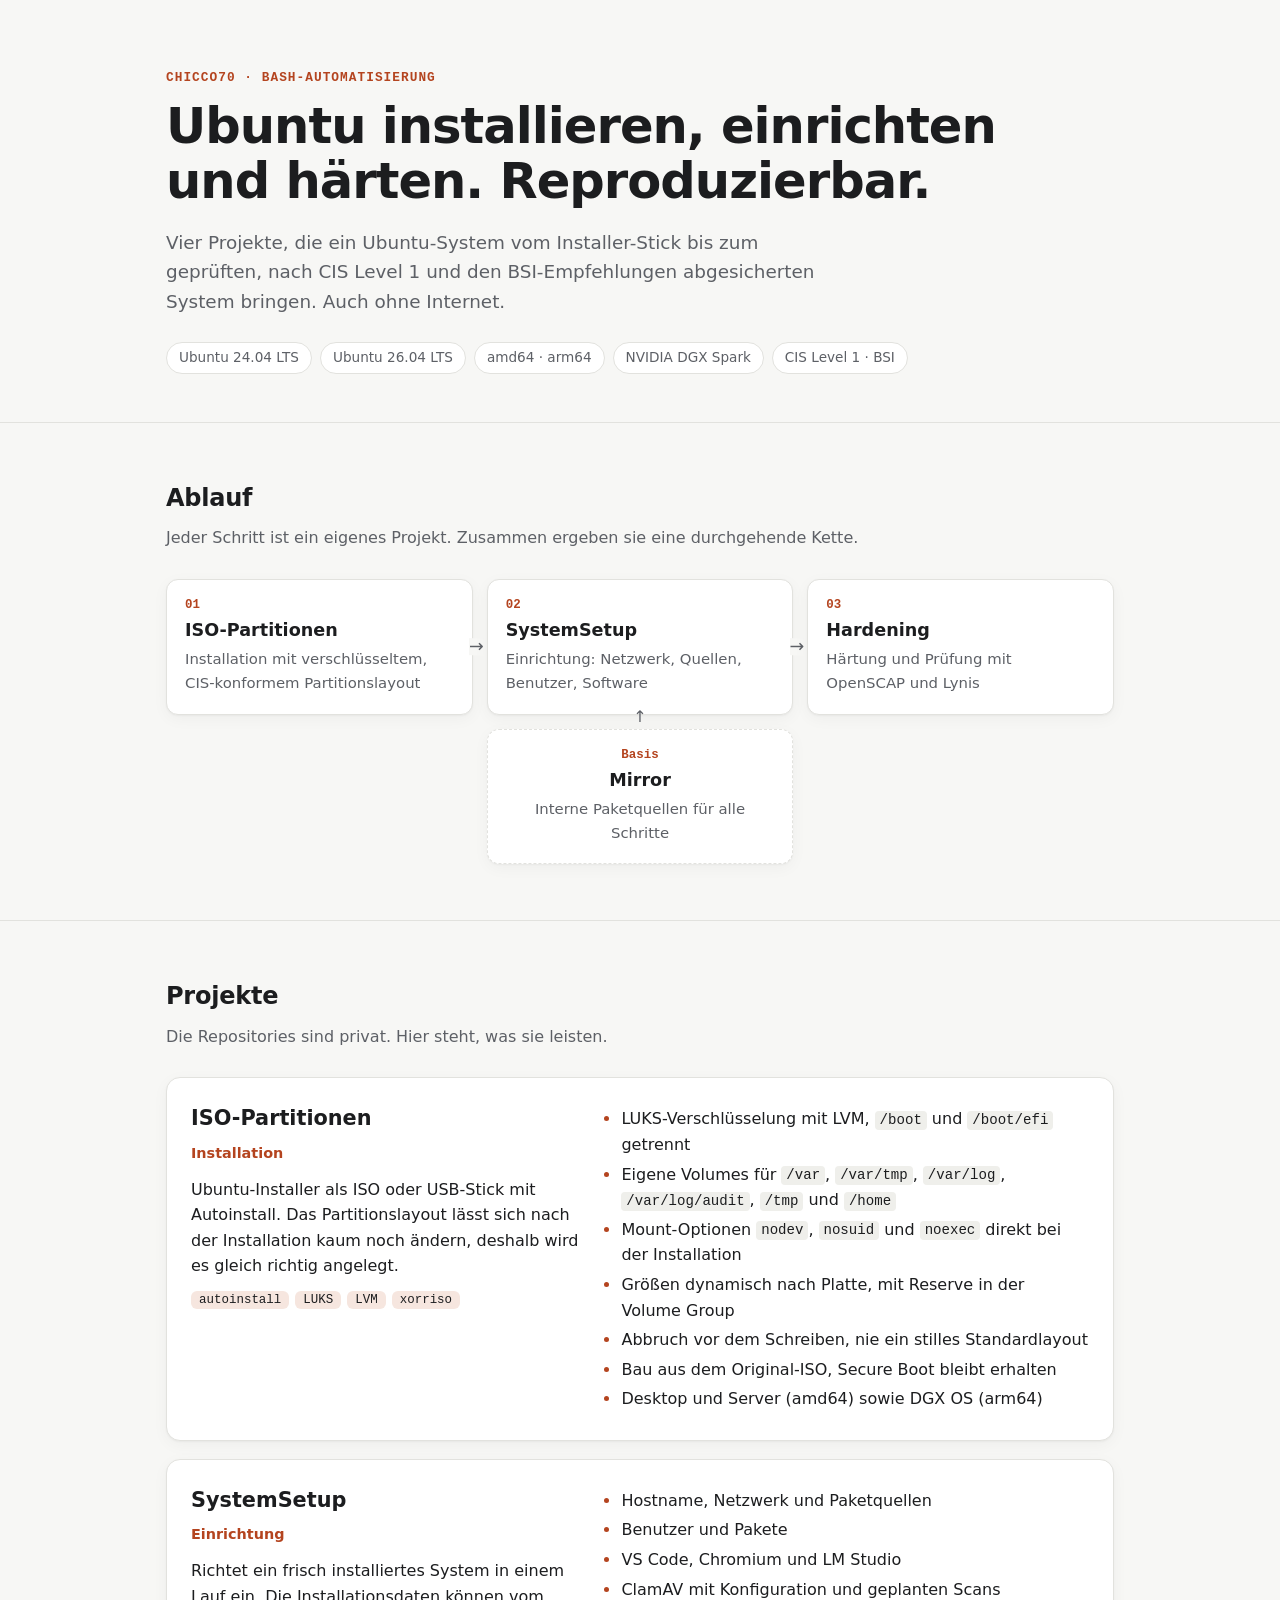
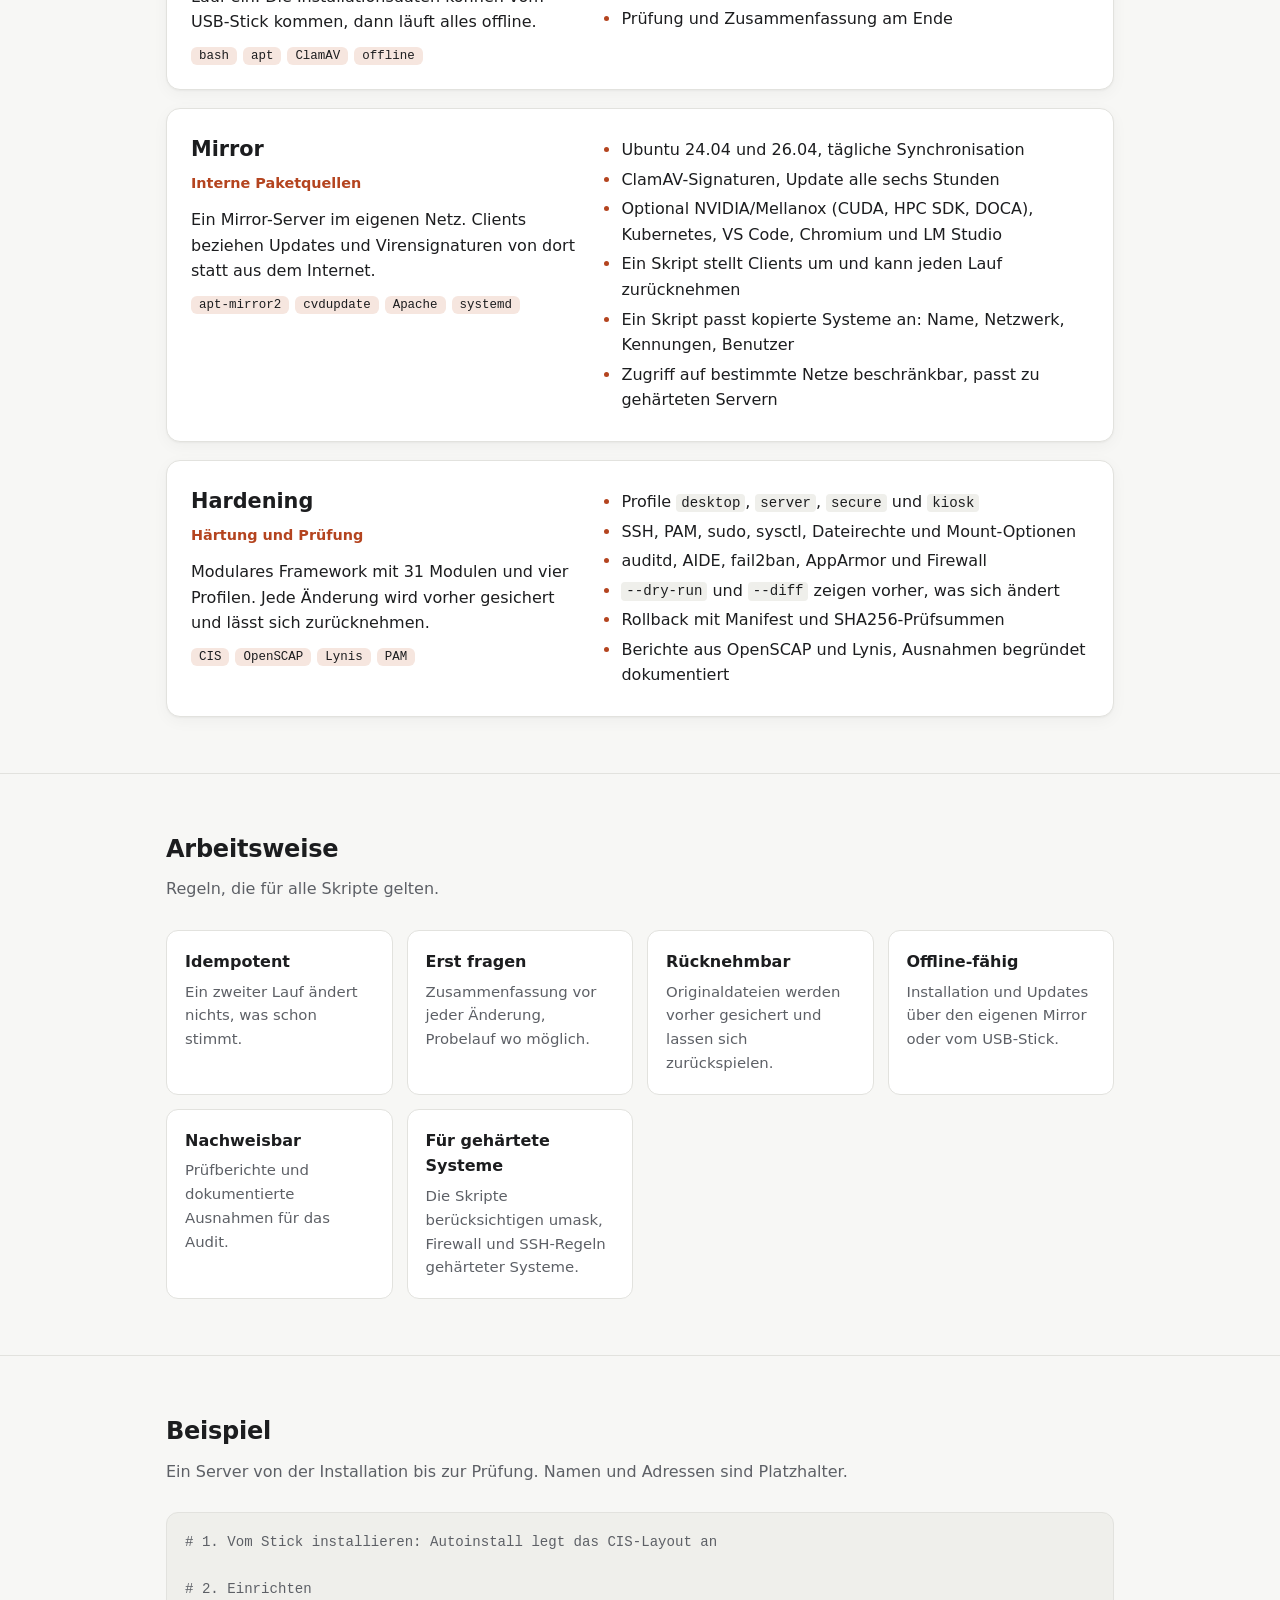
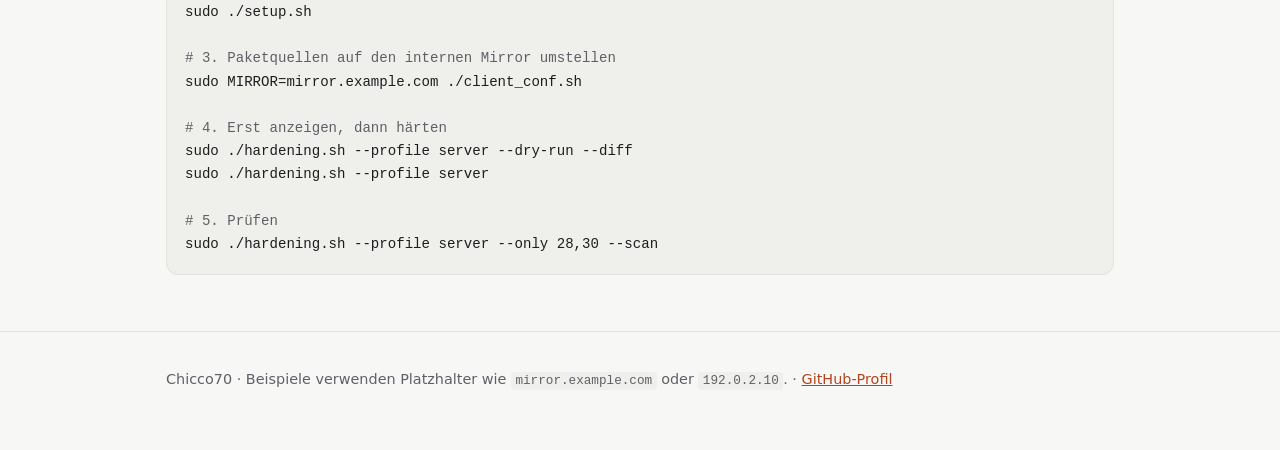
==== index.html @ 67c1bf6a "Website: Uebersicht der Projekte Co-Authored-By: Claude Opus 5.5 <noreply@anthropic.com> Claude-Sess" ====
<!doctype html>
<html lang="de">
<head>
<meta charset="utf-8">
<meta name="viewport" content="width=device-width, initial-scale=1">
<title>Ubuntu-Härtung automatisiert</title>
<meta name="description" content="Bash-Projekte zur automatisierten Installation, Einrichtung und Härtung von Ubuntu 24.04 und 26.04 nach CIS Level 1 und BSI.">
<style>
  :root {
    --bg: #f7f7f5;
    --surface: #ffffff;
    --text: #1c1d1f;
    --muted: #5d6066;
    --line: #e2e2de;
    --accent: #b4441f;
    --accent-soft: #f6e6df;
    --code-bg: #efefeb;
    --shadow: 0 1px 2px rgba(0,0,0,.04), 0 4px 16px rgba(0,0,0,.04);
  }
  @media (prefers-color-scheme: dark) {
    :root:not([data-theme="light"]) {
      --bg: #141516;
      --surface: #1c1d1f;
      --text: #ececea;
      --muted: #a1a3a8;
      --line: #2e3033;
      --accent: #e88a63;
      --accent-soft: #3a2620;
      --code-bg: #26282b;
      --shadow: none;
    }
  }
  :root[data-theme="dark"] {
    --bg: #141516;
    --surface: #1c1d1f;
    --text: #ececea;
    --muted: #a1a3a8;
    --line: #2e3033;
    --accent: #e88a63;
    --accent-soft: #3a2620;
    --code-bg: #26282b;
    --shadow: none;
  }

  * { box-sizing: border-box; }
  html { -webkit-text-size-adjust: 100%; }
  body {
    margin: 0;
    background: var(--bg);
    color: var(--text);
    font: 16px/1.6 system-ui, -apple-system, "Segoe UI", Roboto, "Helvetica Neue", Arial, sans-serif;
  }
  .wrap { max-width: 980px; margin: 0 auto; padding: 0 16px; }
  a { color: var(--accent); }
  code {
    font: .88em ui-monospace, SFMono-Regular, Menlo, Consolas, monospace;
    background: var(--code-bg);
    padding: .1em .35em;
    border-radius: 4px;
  }

  header { padding: 72px 0 48px; border-bottom: 1px solid var(--line); }
  .eyebrow {
    font: 600 .8rem/1 ui-monospace, SFMono-Regular, Menlo, Consolas, monospace;
    letter-spacing: .08em; text-transform: uppercase; color: var(--accent);
  }
  h1 { font-size: clamp(2rem, 5vw, 3.1rem); line-height: 1.12; margin: 14px 0 18px; letter-spacing: -.02em; }
  .lead { font-size: 1.15rem; color: var(--muted); max-width: 680px; margin: 0; }
  .badges { display: flex; flex-wrap: wrap; gap: 8px; margin-top: 26px; }
  .badge {
    border: 1px solid var(--line); background: var(--surface);
    border-radius: 999px; padding: 4px 12px; font-size: .85rem; color: var(--muted);
  }

  section { padding: 56px 0; border-bottom: 1px solid var(--line); }
  h2 { font-size: 1.5rem; margin: 0 0 8px; letter-spacing: -.01em; }
  .sub { color: var(--muted); margin: 0 0 28px; }

  /* Ablauf */
  .flow { display: grid; grid-template-columns: repeat(3, 1fr); gap: 14px; position: relative; }
  .step {
    background: var(--surface); border: 1px solid var(--line); border-radius: 12px;
    padding: 18px; box-shadow: var(--shadow); position: relative;
  }
  .step .n { font: 600 .78rem ui-monospace, Menlo, Consolas, monospace; color: var(--accent); }
  .step h3 { margin: 4px 0 4px; font-size: 1.1rem; }
  .step p { margin: 0; color: var(--muted); font-size: .93rem; }
  .step:not(:last-child)::after {
    content: "→"; position: absolute; right: -12px; top: 50%; transform: translateY(-50%);
    color: var(--muted); font-size: 1.1rem; background: var(--bg); line-height: 1;
  }
  .side {
    margin: 14px auto 0; max-width: calc((100% - 28px) / 3);
    border-style: dashed; text-align: center;
  }
  .side::before {
    content: "↑"; position: absolute; top: -26px; left: 50%; transform: translateX(-50%);
    color: var(--muted);
  }

  /* Projekte */
  .projects { display: grid; gap: 18px; }
  .card {
    background: var(--surface); border: 1px solid var(--line); border-radius: 14px;
    padding: 24px; box-shadow: var(--shadow);
    display: grid; grid-template-columns: 1fr 1.25fr; gap: 24px;
  }
  .card h3 { margin: 0 0 6px; font-size: 1.3rem; }
  .card .role { margin: 0 0 12px; color: var(--accent); font-weight: 600; font-size: .9rem; }
  .card p { margin: 0 0 12px; }
  .card ul { margin: 0; padding-left: 18px; }
  .card li { margin: 4px 0; }
  .card li::marker { color: var(--accent); }
  .tags { display: flex; flex-wrap: wrap; gap: 6px; margin-top: 8px; }
  .tag {
    font: .78rem ui-monospace, Menlo, Consolas, monospace;
    background: var(--accent-soft); color: var(--text); border-radius: 6px; padding: 2px 8px;
  }

  /* Prinzipien */
  .grid4 { display: grid; grid-template-columns: repeat(auto-fit, minmax(200px, 1fr)); gap: 14px; }
  .principle { background: var(--surface); border: 1px solid var(--line); border-radius: 12px; padding: 18px; }
  .principle h3 { margin: 0 0 6px; font-size: 1rem; }
  .principle p { margin: 0; color: var(--muted); font-size: .93rem; }

  /* Beispiel */
  pre {
    background: var(--code-bg); border: 1px solid var(--line); border-radius: 12px;
    padding: 18px; overflow-x: auto; margin: 0;
    font: .88rem/1.65 ui-monospace, SFMono-Regular, Menlo, Consolas, monospace;
  }
  pre .c { color: var(--muted); }

  footer { padding: 36px 0 56px; color: var(--muted); font-size: .9rem; }

  @media (max-width: 760px) {
    header { padding: 48px 0 36px; }
    section { padding: 40px 0; }
    .flow { grid-template-columns: 1fr; }
    .step:not(:last-child)::after { content: "↓"; right: auto; left: 50%; top: auto; bottom: -19px; transform: translateX(-50%); }
    .side { max-width: none; margin-top: 30px; }
    .card { grid-template-columns: 1fr; gap: 8px; padding: 20px; }
  }
</style>
</head>
<body>

<header>
  <div class="wrap">
    <div class="eyebrow">Chicco70 · Bash-Automatisierung</div>
    <h1>Ubuntu installieren, einrichten und härten. Reproduzierbar.</h1>
    <p class="lead">Vier Projekte, die ein Ubuntu-System vom Installer-Stick bis zum geprüften,
      nach CIS Level 1 und den BSI-Empfehlungen abgesicherten System bringen. Auch ohne Internet.</p>
    <div class="badges">
      <span class="badge">Ubuntu 24.04 LTS</span>
      <span class="badge">Ubuntu 26.04 LTS</span>
      <span class="badge">amd64 · arm64</span>
      <span class="badge">NVIDIA DGX Spark</span>
      <span class="badge">CIS Level 1 · BSI</span>
    </div>
  </div>
</header>

<main>
  <section>
    <div class="wrap">
      <h2>Ablauf</h2>
      <p class="sub">Jeder Schritt ist ein eigenes Projekt. Zusammen ergeben sie eine durchgehende Kette.</p>
      <div class="flow">
        <div class="step"><div class="n">01</div><h3>ISO-Partitionen</h3><p>Installation mit verschlüsseltem, CIS-konformem Partitionslayout</p></div>
        <div class="step"><div class="n">02</div><h3>SystemSetup</h3><p>Einrichtung: Netzwerk, Quellen, Benutzer, Software</p></div>
        <div class="step"><div class="n">03</div><h3>Hardening</h3><p>Härtung und Prüfung mit OpenSCAP und Lynis</p></div>
      </div>
      <div class="step side"><div class="n">Basis</div><h3>Mirror</h3><p>Interne Paketquellen für alle Schritte</p></div>
    </div>
  </section>

  <section>
    <div class="wrap">
      <h2>Projekte</h2>
      <p class="sub">Die Repositories sind privat. Hier steht, was sie leisten.</p>
      <div class="projects">

        <article class="card">
          <div>
            <h3>ISO-Partitionen</h3>
            <p class="role">Installation</p>
            <p>Ubuntu-Installer als ISO oder USB-Stick mit Autoinstall. Das Partitionslayout lässt sich nach der Installation kaum noch ändern, deshalb wird es gleich richtig angelegt.</p>
            <div class="tags"><span class="tag">autoinstall</span><span class="tag">LUKS</span><span class="tag">LVM</span><span class="tag">xorriso</span></div>
          </div>
          <ul>
            <li>LUKS-Verschlüsselung mit LVM, <code>/boot</code> und <code>/boot/efi</code> getrennt</li>
            <li>Eigene Volumes für <code>/var</code>, <code>/var/tmp</code>, <code>/var/log</code>, <code>/var/log/audit</code>, <code>/tmp</code> und <code>/home</code></li>
            <li>Mount-Optionen <code>nodev</code>, <code>nosuid</code> und <code>noexec</code> direkt bei der Installation</li>
            <li>Größen dynamisch nach Platte, mit Reserve in der Volume Group</li>
            <li>Abbruch vor dem Schreiben, nie ein stilles Standardlayout</li>
            <li>Bau aus dem Original-ISO, Secure Boot bleibt erhalten</li>
            <li>Desktop und Server (amd64) sowie DGX OS (arm64)</li>
          </ul>
        </article>

        <article class="card">
          <div>
            <h3>SystemSetup</h3>
            <p class="role">Einrichtung</p>
            <p>Richtet ein frisch installiertes System in einem Lauf ein. Die Installationsdaten können vom USB-Stick kommen, dann läuft alles offline.</p>
            <div class="tags"><span class="tag">bash</span><span class="tag">apt</span><span class="tag">ClamAV</span><span class="tag">offline</span></div>
          </div>
          <ul>
            <li>Hostname, Netzwerk und Paketquellen</li>
            <li>Benutzer und Pakete</li>
            <li>VS Code, Chromium und LM Studio</li>
            <li>ClamAV mit Konfiguration und geplanten Scans</li>
            <li>Prüfung und Zusammenfassung am Ende</li>
          </ul>
        </article>

        <article class="card">
          <div>
            <h3>Mirror</h3>
            <p class="role">Interne Paketquellen</p>
            <p>Ein Mirror-Server im eigenen Netz. Clients beziehen Updates und Virensignaturen von dort statt aus dem Internet.</p>
            <div class="tags"><span class="tag">apt-mirror2</span><span class="tag">cvdupdate</span><span class="tag">Apache</span><span class="tag">systemd</span></div>
          </div>
          <ul>
            <li>Ubuntu 24.04 und 26.04, tägliche Synchronisation</li>
            <li>ClamAV-Signaturen, Update alle sechs Stunden</li>
            <li>Optional NVIDIA/Mellanox (CUDA, HPC SDK, DOCA), Kubernetes, VS Code, Chromium und LM Studio</li>
            <li>Ein Skript stellt Clients um und kann jeden Lauf zurücknehmen</li>
            <li>Ein Skript passt kopierte Systeme an: Name, Netzwerk, Kennungen, Benutzer</li>
            <li>Zugriff auf bestimmte Netze beschränkbar, passt zu gehärteten Servern</li>
          </ul>
        </article>

        <article class="card">
          <div>
            <h3>Hardening</h3>
            <p class="role">Härtung und Prüfung</p>
            <p>Modulares Framework mit 31 Modulen und vier Profilen. Jede Änderung wird vorher gesichert und lässt sich zurücknehmen.</p>
            <div class="tags"><span class="tag">CIS</span><span class="tag">OpenSCAP</span><span class="tag">Lynis</span><span class="tag">PAM</span></div>
          </div>
          <ul>
            <li>Profile <code>desktop</code>, <code>server</code>, <code>secure</code> und <code>kiosk</code></li>
            <li>SSH, PAM, sudo, sysctl, Dateirechte und Mount-Optionen</li>
            <li>auditd, AIDE, fail2ban, AppArmor und Firewall</li>
            <li><code>--dry-run</code> und <code>--diff</code> zeigen vorher, was sich ändert</li>
            <li>Rollback mit Manifest und SHA256-Prüfsummen</li>
            <li>Berichte aus OpenSCAP und Lynis, Ausnahmen begründet dokumentiert</li>
          </ul>
        </article>

      </div>
    </div>
  </section>

  <section>
    <div class="wrap">
      <h2>Arbeitsweise</h2>
      <p class="sub">Regeln, die für alle Skripte gelten.</p>
      <div class="grid4">
        <div class="principle"><h3>Idempotent</h3><p>Ein zweiter Lauf ändert nichts, was schon stimmt.</p></div>
        <div class="principle"><h3>Erst fragen</h3><p>Zusammenfassung vor jeder Änderung, Probelauf wo möglich.</p></div>
        <div class="principle"><h3>Rücknehmbar</h3><p>Originaldateien werden vorher gesichert und lassen sich zurückspielen.</p></div>
        <div class="principle"><h3>Offline-fähig</h3><p>Installation und Updates über den eigenen Mirror oder vom USB-Stick.</p></div>
        <div class="principle"><h3>Nachweisbar</h3><p>Prüfberichte und dokumentierte Ausnahmen für das Audit.</p></div>
        <div class="principle"><h3>Für gehärtete Systeme</h3><p>Die Skripte berücksichtigen umask, Firewall und SSH-Regeln gehärteter Systeme.</p></div>
      </div>
    </div>
  </section>

  <section>
    <div class="wrap">
      <h2>Beispiel</h2>
      <p class="sub">Ein Server von der Installation bis zur Prüfung. Namen und Adressen sind Platzhalter.</p>
<pre><span class="c"># 1. Vom Stick installieren: Autoinstall legt das CIS-Layout an</span>

<span class="c"># 2. Einrichten</span>
sudo ./setup.sh

<span class="c"># 3. Paketquellen auf den internen Mirror umstellen</span>
sudo MIRROR=mirror.example.com ./client_conf.sh

<span class="c"># 4. Erst anzeigen, dann härten</span>
sudo ./hardening.sh --profile server --dry-run --diff
sudo ./hardening.sh --profile server

<span class="c"># 5. Prüfen</span>
sudo ./hardening.sh --profile server --only 28,30 --scan</pre>
    </div>
  </section>
</main>

<footer>
  <div class="wrap">
    Chicco70 · Beispiele verwenden Platzhalter wie <code>mirror.example.com</code> oder <code>192.0.2.10</code>.
    · <a href="https://github.com/Chicco70">GitHub-Profil</a>
  </div>
</footer>

</body>
</html>
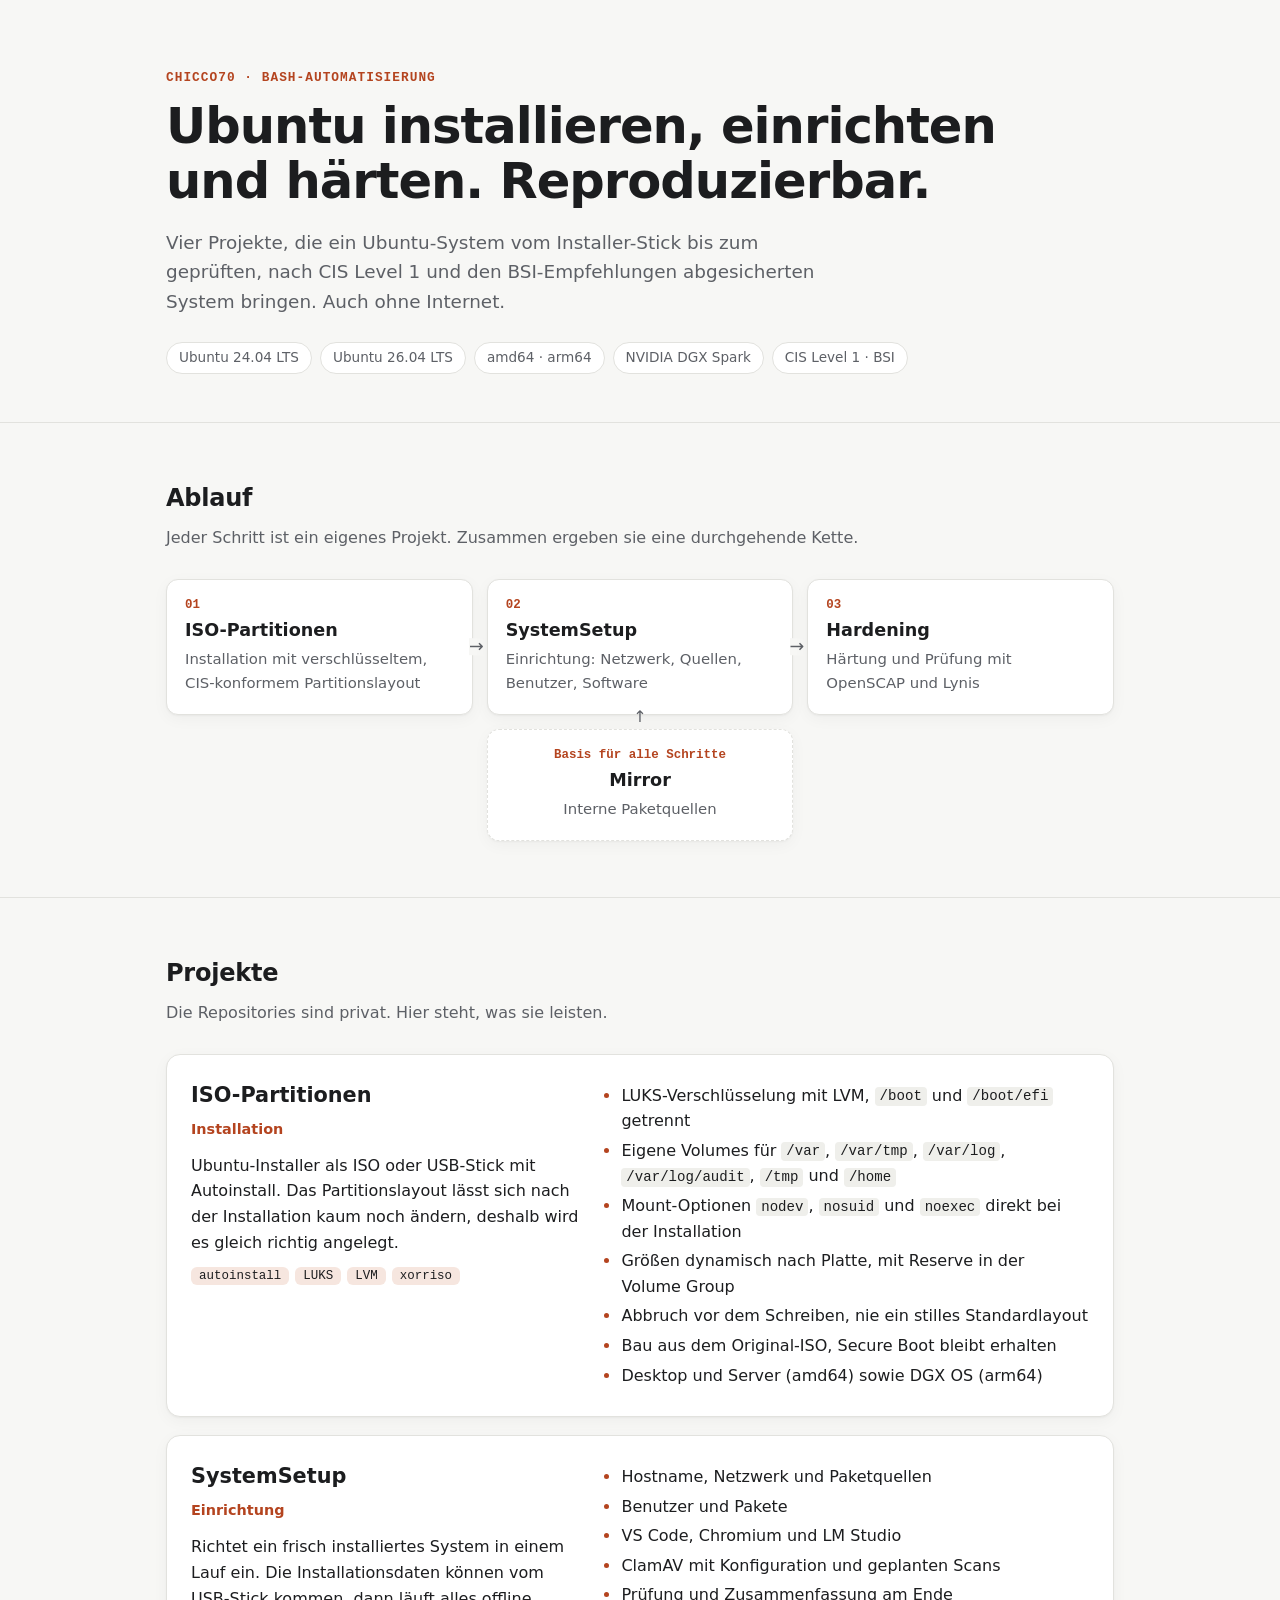
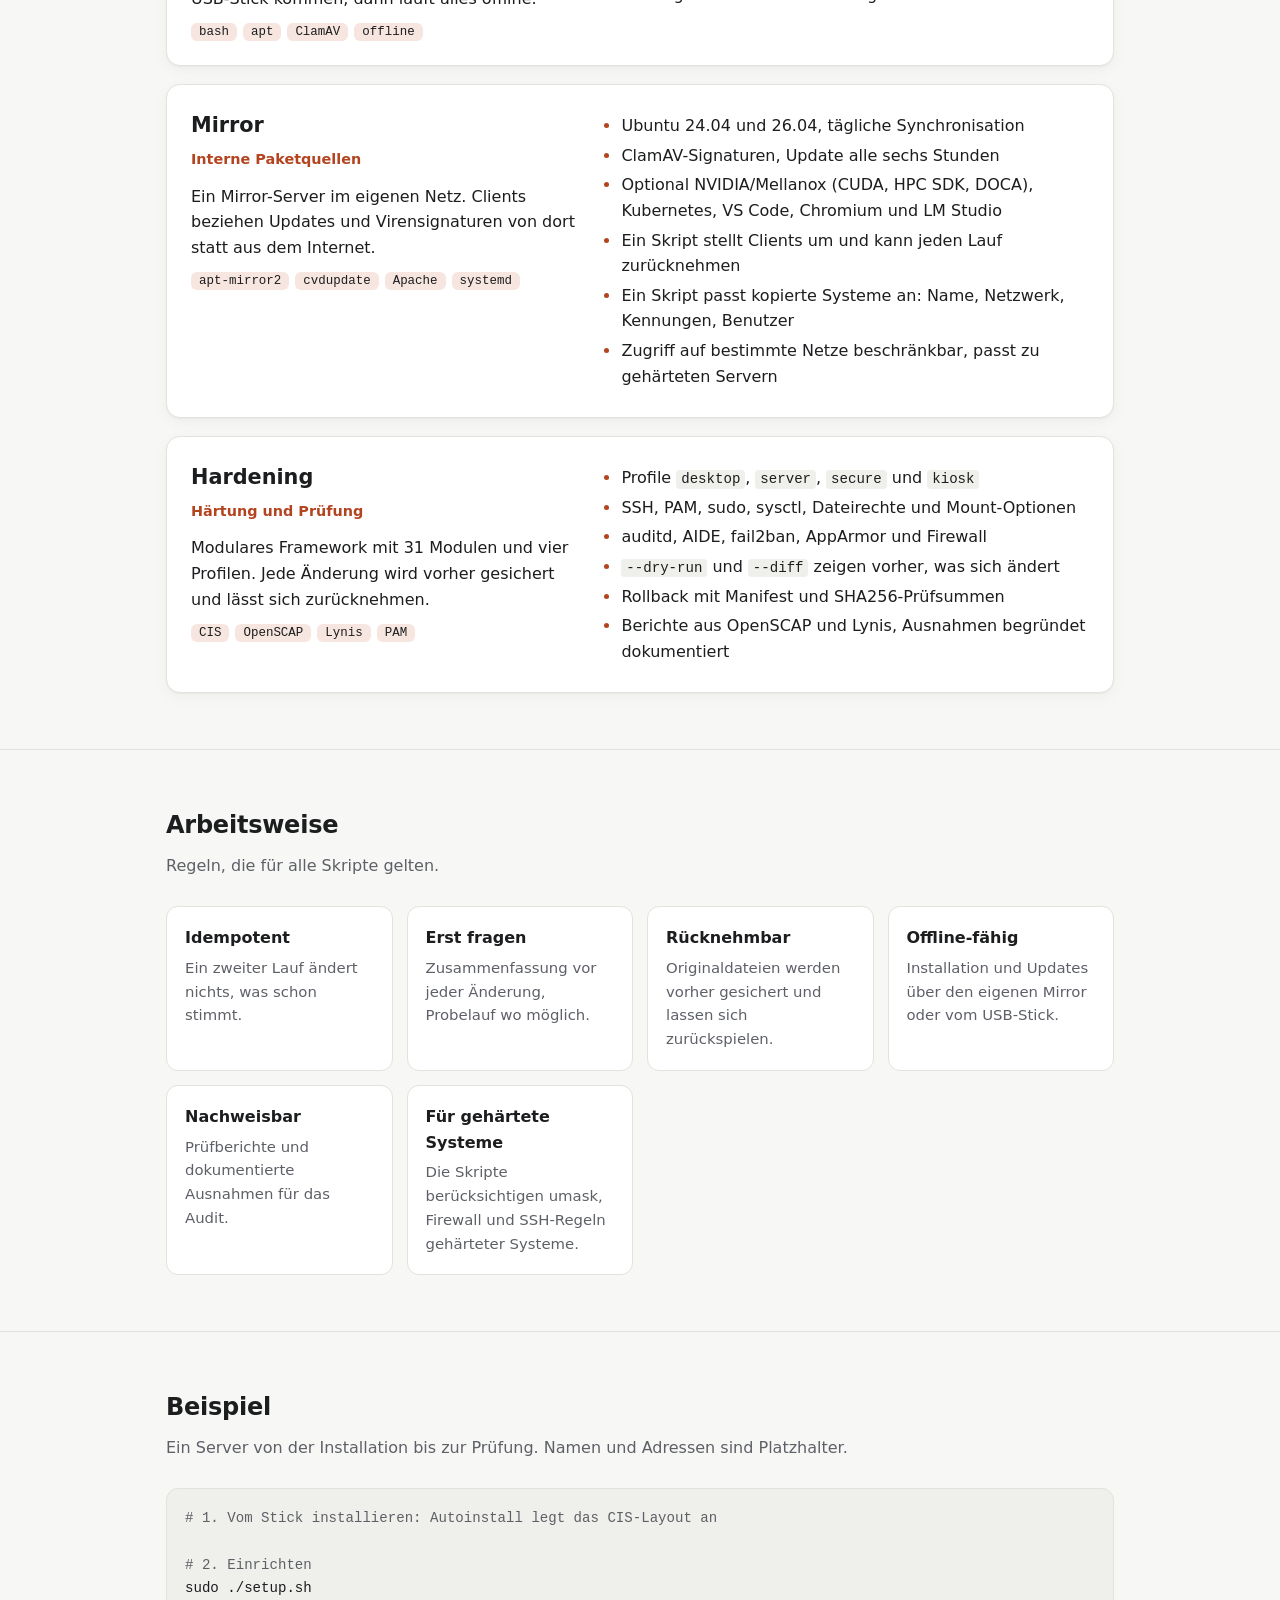
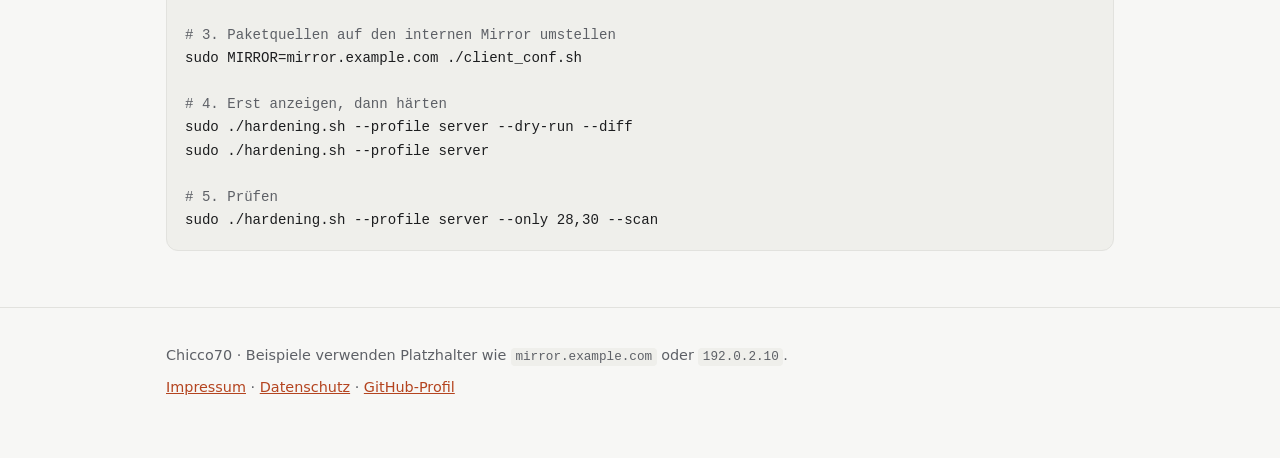
==== commit 92acfa61: "Website: Impressum, Datenschutz, Barrierefreiheit - impressum.html und datenschutz.html mit Platzhal" ====
--- a/index.html
+++ b/index.html
@@ -5,145 +5,10 @@
 <meta name="viewport" content="width=device-width, initial-scale=1">
 <title>Ubuntu-Härtung automatisiert</title>
 <meta name="description" content="Bash-Projekte zur automatisierten Installation, Einrichtung und Härtung von Ubuntu 24.04 und 26.04 nach CIS Level 1 und BSI.">
-<style>
-  :root {
-    --bg: #f7f7f5;
-    --surface: #ffffff;
-    --text: #1c1d1f;
-    --muted: #5d6066;
-    --line: #e2e2de;
-    --accent: #b4441f;
-    --accent-soft: #f6e6df;
-    --code-bg: #efefeb;
-    --shadow: 0 1px 2px rgba(0,0,0,.04), 0 4px 16px rgba(0,0,0,.04);
-  }
-  @media (prefers-color-scheme: dark) {
-    :root:not([data-theme="light"]) {
-      --bg: #141516;
-      --surface: #1c1d1f;
-      --text: #ececea;
-      --muted: #a1a3a8;
-      --line: #2e3033;
-      --accent: #e88a63;
-      --accent-soft: #3a2620;
-      --code-bg: #26282b;
-      --shadow: none;
-    }
-  }
-  :root[data-theme="dark"] {
-    --bg: #141516;
-    --surface: #1c1d1f;
-    --text: #ececea;
-    --muted: #a1a3a8;
-    --line: #2e3033;
-    --accent: #e88a63;
-    --accent-soft: #3a2620;
-    --code-bg: #26282b;
-    --shadow: none;
-  }
-
-  * { box-sizing: border-box; }
-  html { -webkit-text-size-adjust: 100%; }
-  body {
-    margin: 0;
-    background: var(--bg);
-    color: var(--text);
-    font: 16px/1.6 system-ui, -apple-system, "Segoe UI", Roboto, "Helvetica Neue", Arial, sans-serif;
-  }
-  .wrap { max-width: 980px; margin: 0 auto; padding: 0 16px; }
-  a { color: var(--accent); }
-  code {
-    font: .88em ui-monospace, SFMono-Regular, Menlo, Consolas, monospace;
-    background: var(--code-bg);
-    padding: .1em .35em;
-    border-radius: 4px;
-  }
-
-  header { padding: 72px 0 48px; border-bottom: 1px solid var(--line); }
-  .eyebrow {
-    font: 600 .8rem/1 ui-monospace, SFMono-Regular, Menlo, Consolas, monospace;
-    letter-spacing: .08em; text-transform: uppercase; color: var(--accent);
-  }
-  h1 { font-size: clamp(2rem, 5vw, 3.1rem); line-height: 1.12; margin: 14px 0 18px; letter-spacing: -.02em; }
-  .lead { font-size: 1.15rem; color: var(--muted); max-width: 680px; margin: 0; }
-  .badges { display: flex; flex-wrap: wrap; gap: 8px; margin-top: 26px; }
-  .badge {
-    border: 1px solid var(--line); background: var(--surface);
-    border-radius: 999px; padding: 4px 12px; font-size: .85rem; color: var(--muted);
-  }
-
-  section { padding: 56px 0; border-bottom: 1px solid var(--line); }
-  h2 { font-size: 1.5rem; margin: 0 0 8px; letter-spacing: -.01em; }
-  .sub { color: var(--muted); margin: 0 0 28px; }
-
-  /* Ablauf */
-  .flow { display: grid; grid-template-columns: repeat(3, 1fr); gap: 14px; position: relative; }
-  .step {
-    background: var(--surface); border: 1px solid var(--line); border-radius: 12px;
-    padding: 18px; box-shadow: var(--shadow); position: relative;
-  }
-  .step .n { font: 600 .78rem ui-monospace, Menlo, Consolas, monospace; color: var(--accent); }
-  .step h3 { margin: 4px 0 4px; font-size: 1.1rem; }
-  .step p { margin: 0; color: var(--muted); font-size: .93rem; }
-  .step:not(:last-child)::after {
-    content: "→"; position: absolute; right: -12px; top: 50%; transform: translateY(-50%);
-    color: var(--muted); font-size: 1.1rem; background: var(--bg); line-height: 1;
-  }
-  .side {
-    margin: 14px auto 0; max-width: calc((100% - 28px) / 3);
-    border-style: dashed; text-align: center;
-  }
-  .side::before {
-    content: "↑"; position: absolute; top: -26px; left: 50%; transform: translateX(-50%);
-    color: var(--muted);
-  }
-
-  /* Projekte */
-  .projects { display: grid; gap: 18px; }
-  .card {
-    background: var(--surface); border: 1px solid var(--line); border-radius: 14px;
-    padding: 24px; box-shadow: var(--shadow);
-    display: grid; grid-template-columns: 1fr 1.25fr; gap: 24px;
-  }
-  .card h3 { margin: 0 0 6px; font-size: 1.3rem; }
-  .card .role { margin: 0 0 12px; color: var(--accent); font-weight: 600; font-size: .9rem; }
-  .card p { margin: 0 0 12px; }
-  .card ul { margin: 0; padding-left: 18px; }
-  .card li { margin: 4px 0; }
-  .card li::marker { color: var(--accent); }
-  .tags { display: flex; flex-wrap: wrap; gap: 6px; margin-top: 8px; }
-  .tag {
-    font: .78rem ui-monospace, Menlo, Consolas, monospace;
-    background: var(--accent-soft); color: var(--text); border-radius: 6px; padding: 2px 8px;
-  }
-
-  /* Prinzipien */
-  .grid4 { display: grid; grid-template-columns: repeat(auto-fit, minmax(200px, 1fr)); gap: 14px; }
-  .principle { background: var(--surface); border: 1px solid var(--line); border-radius: 12px; padding: 18px; }
-  .principle h3 { margin: 0 0 6px; font-size: 1rem; }
-  .principle p { margin: 0; color: var(--muted); font-size: .93rem; }
-
-  /* Beispiel */
-  pre {
-    background: var(--code-bg); border: 1px solid var(--line); border-radius: 12px;
-    padding: 18px; overflow-x: auto; margin: 0;
-    font: .88rem/1.65 ui-monospace, SFMono-Regular, Menlo, Consolas, monospace;
-  }
-  pre .c { color: var(--muted); }
-
-  footer { padding: 36px 0 56px; color: var(--muted); font-size: .9rem; }
-
-  @media (max-width: 760px) {
-    header { padding: 48px 0 36px; }
-    section { padding: 40px 0; }
-    .flow { grid-template-columns: 1fr; }
-    .step:not(:last-child)::after { content: "↓"; right: auto; left: 50%; top: auto; bottom: -19px; transform: translateX(-50%); }
-    .side { max-width: none; margin-top: 30px; }
-    .card { grid-template-columns: 1fr; gap: 8px; padding: 20px; }
-  }
-</style>
+<link rel="stylesheet" href="style.css">
 </head>
 <body>
+<a class="skip" href="#inhalt">Zum Inhalt springen</a>
 
 <header>
   <div class="wrap">
@@ -161,17 +26,17 @@
   </div>
 </header>
 
-<main>
+<main id="inhalt">
   <section>
     <div class="wrap">
       <h2>Ablauf</h2>
       <p class="sub">Jeder Schritt ist ein eigenes Projekt. Zusammen ergeben sie eine durchgehende Kette.</p>
-      <div class="flow">
-        <div class="step"><div class="n">01</div><h3>ISO-Partitionen</h3><p>Installation mit verschlüsseltem, CIS-konformem Partitionslayout</p></div>
-        <div class="step"><div class="n">02</div><h3>SystemSetup</h3><p>Einrichtung: Netzwerk, Quellen, Benutzer, Software</p></div>
-        <div class="step"><div class="n">03</div><h3>Hardening</h3><p>Härtung und Prüfung mit OpenSCAP und Lynis</p></div>
-      </div>
-      <div class="step side"><div class="n">Basis</div><h3>Mirror</h3><p>Interne Paketquellen für alle Schritte</p></div>
+      <ol class="flow" aria-label="Ablauf in drei Schritten">
+        <li class="step"><div class="n" aria-hidden="true">01</div><h3>ISO-Partitionen</h3><p>Installation mit verschlüsseltem, CIS-konformem Partitionslayout</p></li>
+        <li class="step"><div class="n" aria-hidden="true">02</div><h3>SystemSetup</h3><p>Einrichtung: Netzwerk, Quellen, Benutzer, Software</p></li>
+        <li class="step"><div class="n" aria-hidden="true">03</div><h3>Hardening</h3><p>Härtung und Prüfung mit OpenSCAP und Lynis</p></li>
+      </ol>
+      <div class="step side"><div class="n">Basis für alle Schritte</div><h3>Mirror</h3><p>Interne Paketquellen</p></div>
     </div>
   </section>
 
@@ -292,8 +157,12 @@
 
 <footer>
   <div class="wrap">
-    Chicco70 · Beispiele verwenden Platzhalter wie <code>mirror.example.com</code> oder <code>192.0.2.10</code>.
-    · <a href="https://github.com/Chicco70">GitHub-Profil</a>
+    <p>Chicco70 · Beispiele verwenden Platzhalter wie <code>mirror.example.com</code> oder <code>192.0.2.10</code>.</p>
+    <nav aria-label="Rechtliches und Links">
+      <a href="impressum.html">Impressum</a> ·
+      <a href="datenschutz.html">Datenschutz</a> ·
+      <a href="https://github.com/Chicco70">GitHub-Profil</a>
+    </nav>
   </div>
 </footer>
 
--- a/style.css
+++ b/style.css
@@ -0,0 +1,152 @@
+  :root {
+    --bg: #f7f7f5;
+    --surface: #ffffff;
+    --text: #1c1d1f;
+    --muted: #5d6066;
+    --line: #e2e2de;
+    --accent: #b4441f;
+    --accent-soft: #f6e6df;
+    --code-bg: #efefeb;
+    --shadow: 0 1px 2px rgba(0,0,0,.04), 0 4px 16px rgba(0,0,0,.04);
+  }
+  @media (prefers-color-scheme: dark) {
+    :root:not([data-theme="light"]) {
+      --bg: #141516;
+      --surface: #1c1d1f;
+      --text: #ececea;
+      --muted: #a1a3a8;
+      --line: #2e3033;
+      --accent: #e88a63;
+      --accent-soft: #3a2620;
+      --code-bg: #26282b;
+      --shadow: none;
+    }
+  }
+  :root[data-theme="dark"] {
+    --bg: #141516;
+    --surface: #1c1d1f;
+    --text: #ececea;
+    --muted: #a1a3a8;
+    --line: #2e3033;
+    --accent: #e88a63;
+    --accent-soft: #3a2620;
+    --code-bg: #26282b;
+    --shadow: none;
+  }
+
+  * { box-sizing: border-box; }
+  html { -webkit-text-size-adjust: 100%; }
+  body {
+    margin: 0;
+    background: var(--bg);
+    color: var(--text);
+    font: 16px/1.6 system-ui, -apple-system, "Segoe UI", Roboto, "Helvetica Neue", Arial, sans-serif;
+  }
+  .wrap { max-width: 980px; margin: 0 auto; padding: 0 16px; }
+  a { color: var(--accent); }
+  a:focus-visible { outline: 3px solid var(--accent); outline-offset: 2px; border-radius: 3px; }
+  .skip {
+    position: absolute; left: 16px; top: -48px; z-index: 10;
+    background: var(--surface); color: var(--text); border: 2px solid var(--accent);
+    padding: 8px 14px; border-radius: 8px; text-decoration: none;
+  }
+  .skip:focus { top: 12px; }
+  code {
+    font: .88em ui-monospace, SFMono-Regular, Menlo, Consolas, monospace;
+    background: var(--code-bg);
+    padding: .1em .35em;
+    border-radius: 4px;
+  }
+
+  header { padding: 72px 0 48px; border-bottom: 1px solid var(--line); }
+  .eyebrow {
+    font: 600 .8rem/1 ui-monospace, SFMono-Regular, Menlo, Consolas, monospace;
+    letter-spacing: .08em; text-transform: uppercase; color: var(--accent);
+  }
+  h1 { font-size: clamp(2rem, 5vw, 3.1rem); line-height: 1.12; margin: 14px 0 18px; letter-spacing: -.02em; }
+  .lead { font-size: 1.15rem; color: var(--muted); max-width: 680px; margin: 0; }
+  .badges { display: flex; flex-wrap: wrap; gap: 8px; margin-top: 26px; }
+  .badge {
+    border: 1px solid var(--line); background: var(--surface);
+    border-radius: 999px; padding: 4px 12px; font-size: .85rem; color: var(--muted);
+  }
+
+  section { padding: 56px 0; border-bottom: 1px solid var(--line); }
+  h2 { font-size: 1.5rem; margin: 0 0 8px; letter-spacing: -.01em; }
+  .sub { color: var(--muted); margin: 0 0 28px; }
+
+  /* Ablauf */
+  .flow { display: grid; grid-template-columns: repeat(3, 1fr); gap: 14px; position: relative; list-style: none; margin: 0; padding: 0; }
+  .step {
+    background: var(--surface); border: 1px solid var(--line); border-radius: 12px;
+    padding: 18px; box-shadow: var(--shadow); position: relative;
+  }
+  .step .n { font: 600 .78rem ui-monospace, Menlo, Consolas, monospace; color: var(--accent); }
+  .step h3 { margin: 4px 0 4px; font-size: 1.1rem; }
+  .step p { margin: 0; color: var(--muted); font-size: .93rem; }
+  .step:not(:last-child)::after {
+    content: "→"; content: "→" / ""; position: absolute; right: -12px; top: 50%; transform: translateY(-50%);
+    color: var(--muted); font-size: 1.1rem; background: var(--bg); line-height: 1;
+  }
+  .side {
+    margin: 14px auto 0; max-width: calc((100% - 28px) / 3);
+    border-style: dashed; text-align: center;
+  }
+  .side::before {
+    content: "↑"; content: "↑" / ""; position: absolute; top: -26px; left: 50%; transform: translateX(-50%);
+    color: var(--muted);
+  }
+
+  /* Projekte */
+  .projects { display: grid; gap: 18px; }
+  .card {
+    background: var(--surface); border: 1px solid var(--line); border-radius: 14px;
+    padding: 24px; box-shadow: var(--shadow);
+    display: grid; grid-template-columns: 1fr 1.25fr; gap: 24px;
+  }
+  .card h3 { margin: 0 0 6px; font-size: 1.3rem; }
+  .card .role { margin: 0 0 12px; color: var(--accent); font-weight: 600; font-size: .9rem; }
+  .card p { margin: 0 0 12px; }
+  .card ul { margin: 0; padding-left: 18px; }
+  .card li { margin: 4px 0; }
+  .card li::marker { color: var(--accent); }
+  .tags { display: flex; flex-wrap: wrap; gap: 6px; margin-top: 8px; }
+  .tag {
+    font: .78rem ui-monospace, Menlo, Consolas, monospace;
+    background: var(--accent-soft); color: var(--text); border-radius: 6px; padding: 2px 8px;
+  }
+
+  /* Prinzipien */
+  .grid4 { display: grid; grid-template-columns: repeat(auto-fit, minmax(200px, 1fr)); gap: 14px; }
+  .principle { background: var(--surface); border: 1px solid var(--line); border-radius: 12px; padding: 18px; }
+  .principle h3 { margin: 0 0 6px; font-size: 1rem; }
+  .principle p { margin: 0; color: var(--muted); font-size: .93rem; }
+
+  /* Beispiel */
+  pre {
+    background: var(--code-bg); border: 1px solid var(--line); border-radius: 12px;
+    padding: 18px; overflow-x: auto; margin: 0;
+    font: .88rem/1.65 ui-monospace, SFMono-Regular, Menlo, Consolas, monospace;
+  }
+  pre .c { color: var(--muted); }
+
+  footer { padding: 36px 0 56px; color: var(--muted); font-size: .9rem; }
+  footer p { margin: 0 0 8px; }
+
+  /* Rechtliche Seiten */
+  .legal { padding: 48px 0; }
+  .legal h1 { font-size: clamp(1.8rem, 4vw, 2.4rem); margin: 0 0 24px; }
+  .legal h2 { font-size: 1.2rem; margin: 32px 0 8px; }
+  .legal p, .legal li { max-width: 720px; }
+  .legal address { font-style: normal; }
+  .back { display: inline-block; margin-bottom: 24px; }
+  .todo { background: var(--accent-soft); padding: 0 .3em; border-radius: 4px; }
+
+  @media (max-width: 760px) {
+    header { padding: 48px 0 36px; }
+    section { padding: 40px 0; }
+    .flow { grid-template-columns: 1fr; }
+    .step:not(:last-child)::after { content: "↓"; content: "↓" / ""; right: auto; left: 50%; top: auto; bottom: -19px; transform: translateX(-50%); }
+    .side { max-width: none; margin-top: 30px; }
+    .card { grid-template-columns: 1fr; gap: 8px; padding: 20px; }
+  }
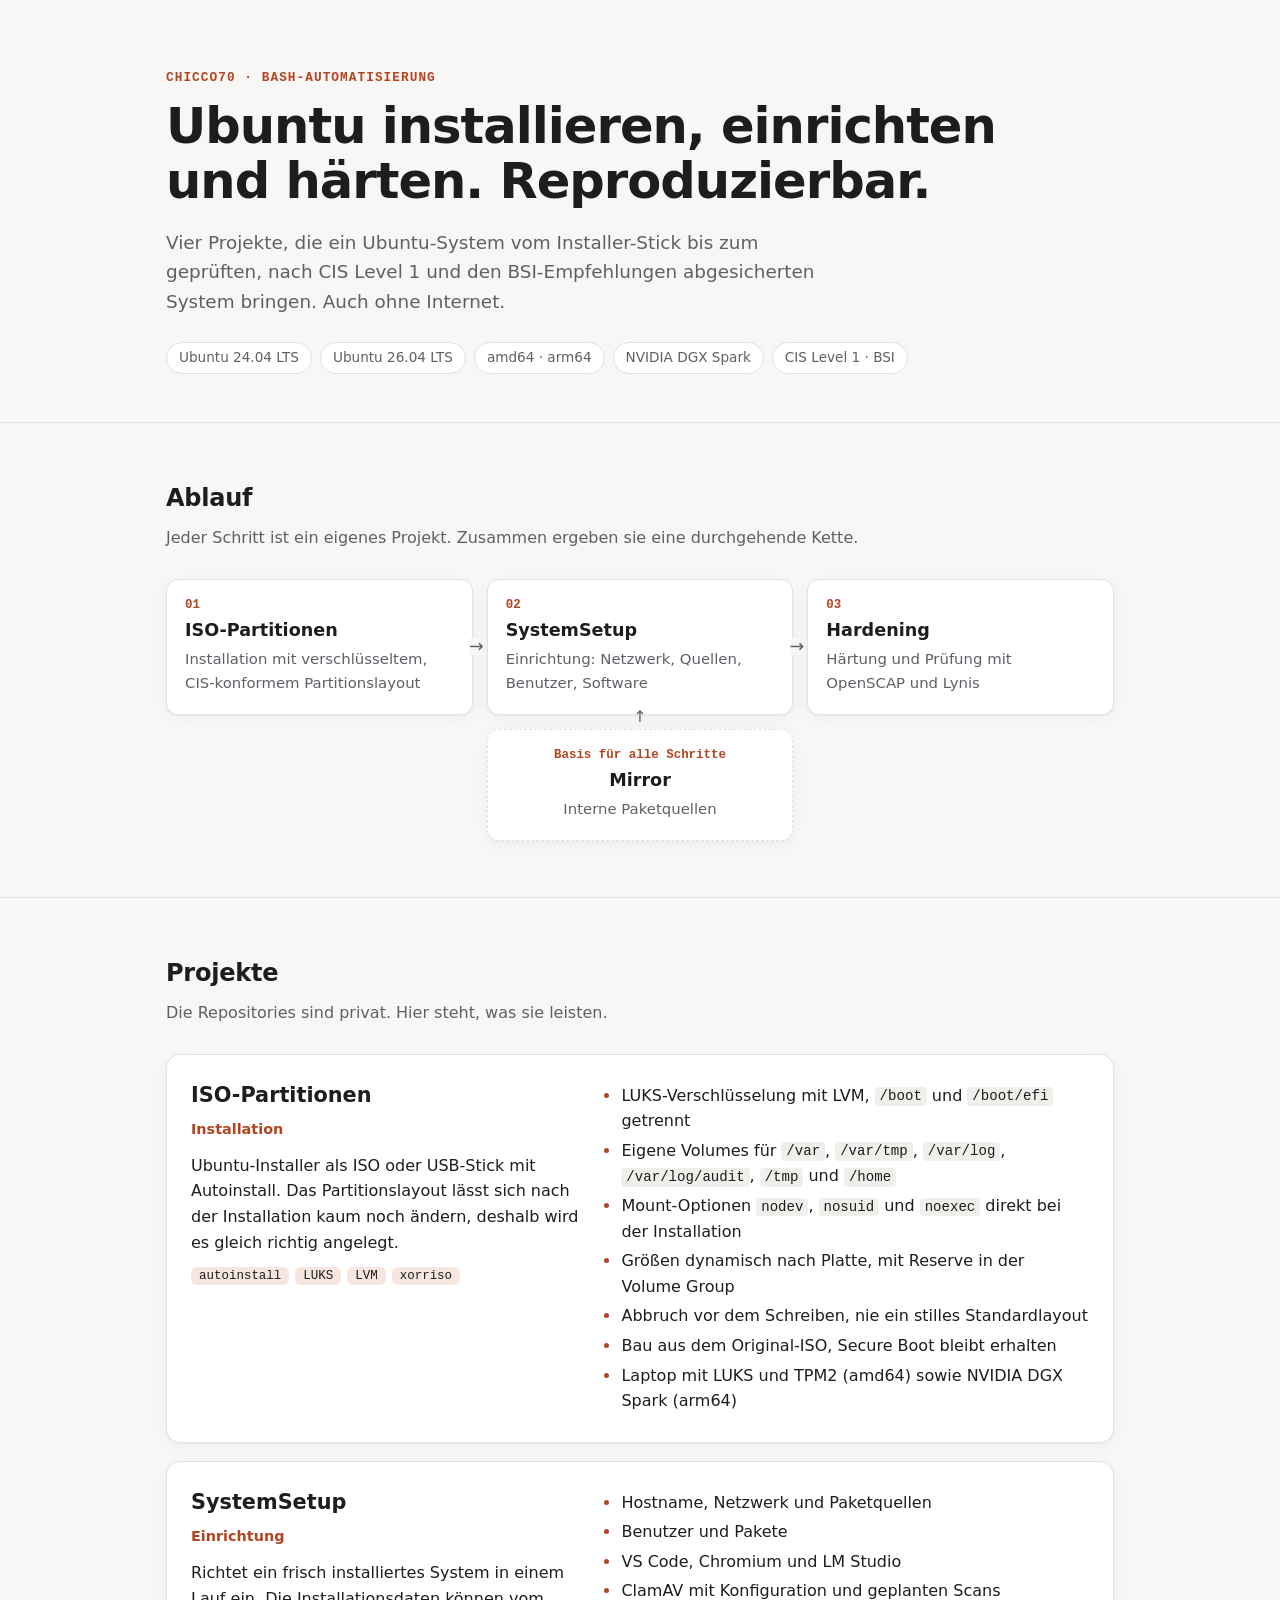
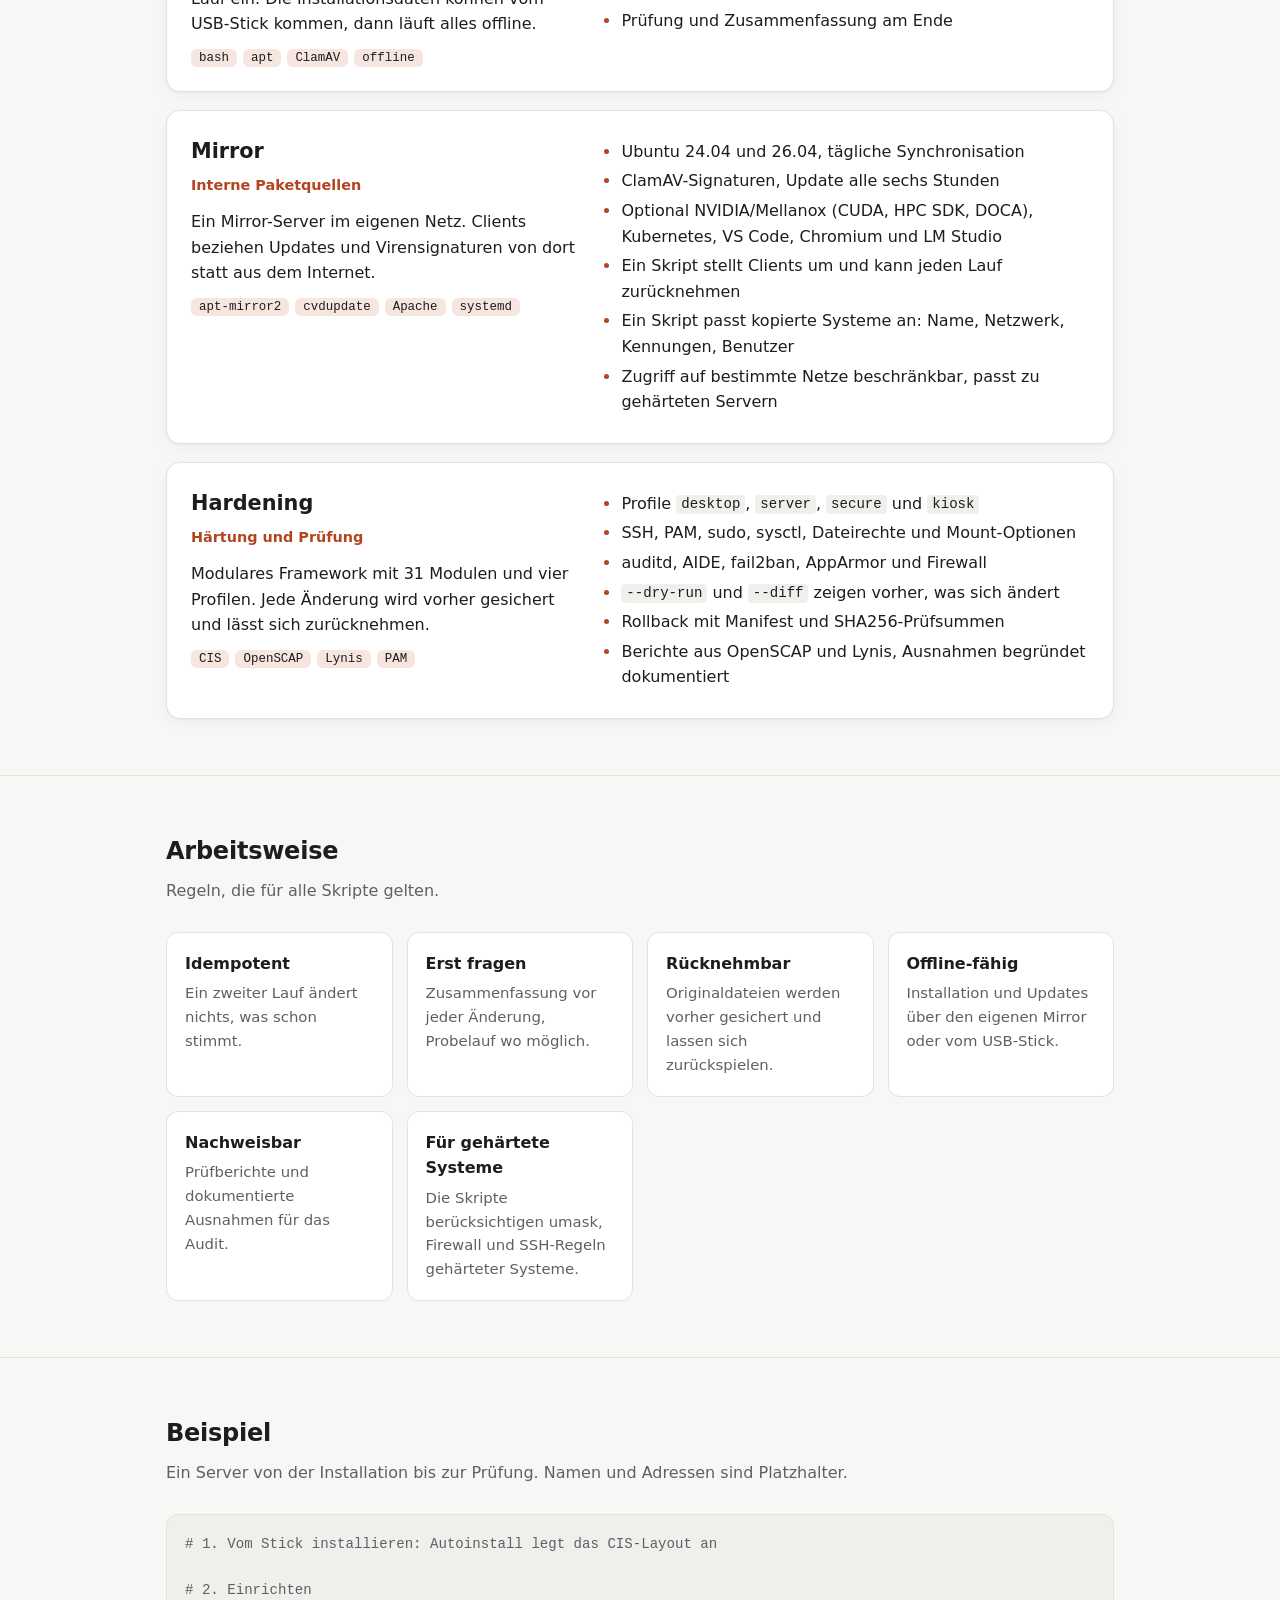
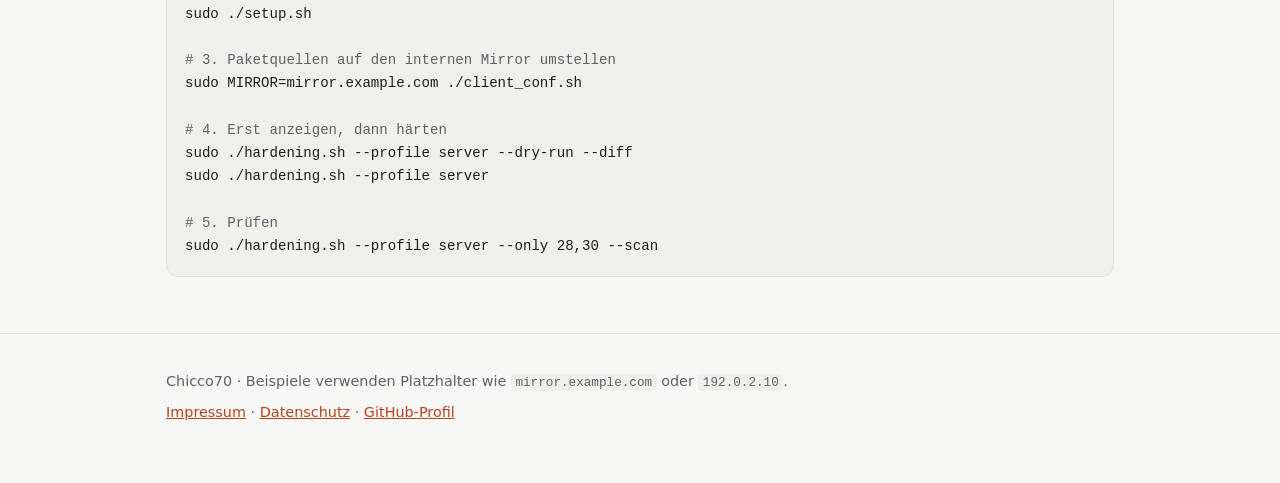
==== commit adc1fe55: "Website: ISO-Partitionen nur noch Laptop und DGX Spark Co-Authored-By: Claude Opus 5.5 <noreply@anth" ====
--- a/index.html
+++ b/index.html
@@ -60,7 +60,7 @@
             <li>Größen dynamisch nach Platte, mit Reserve in der Volume Group</li>
             <li>Abbruch vor dem Schreiben, nie ein stilles Standardlayout</li>
             <li>Bau aus dem Original-ISO, Secure Boot bleibt erhalten</li>
-            <li>Desktop und Server (amd64) sowie DGX OS (arm64)</li>
+            <li>Laptop mit LUKS und TPM2 (amd64) sowie NVIDIA DGX Spark (arm64)</li>
           </ul>
         </article>
 
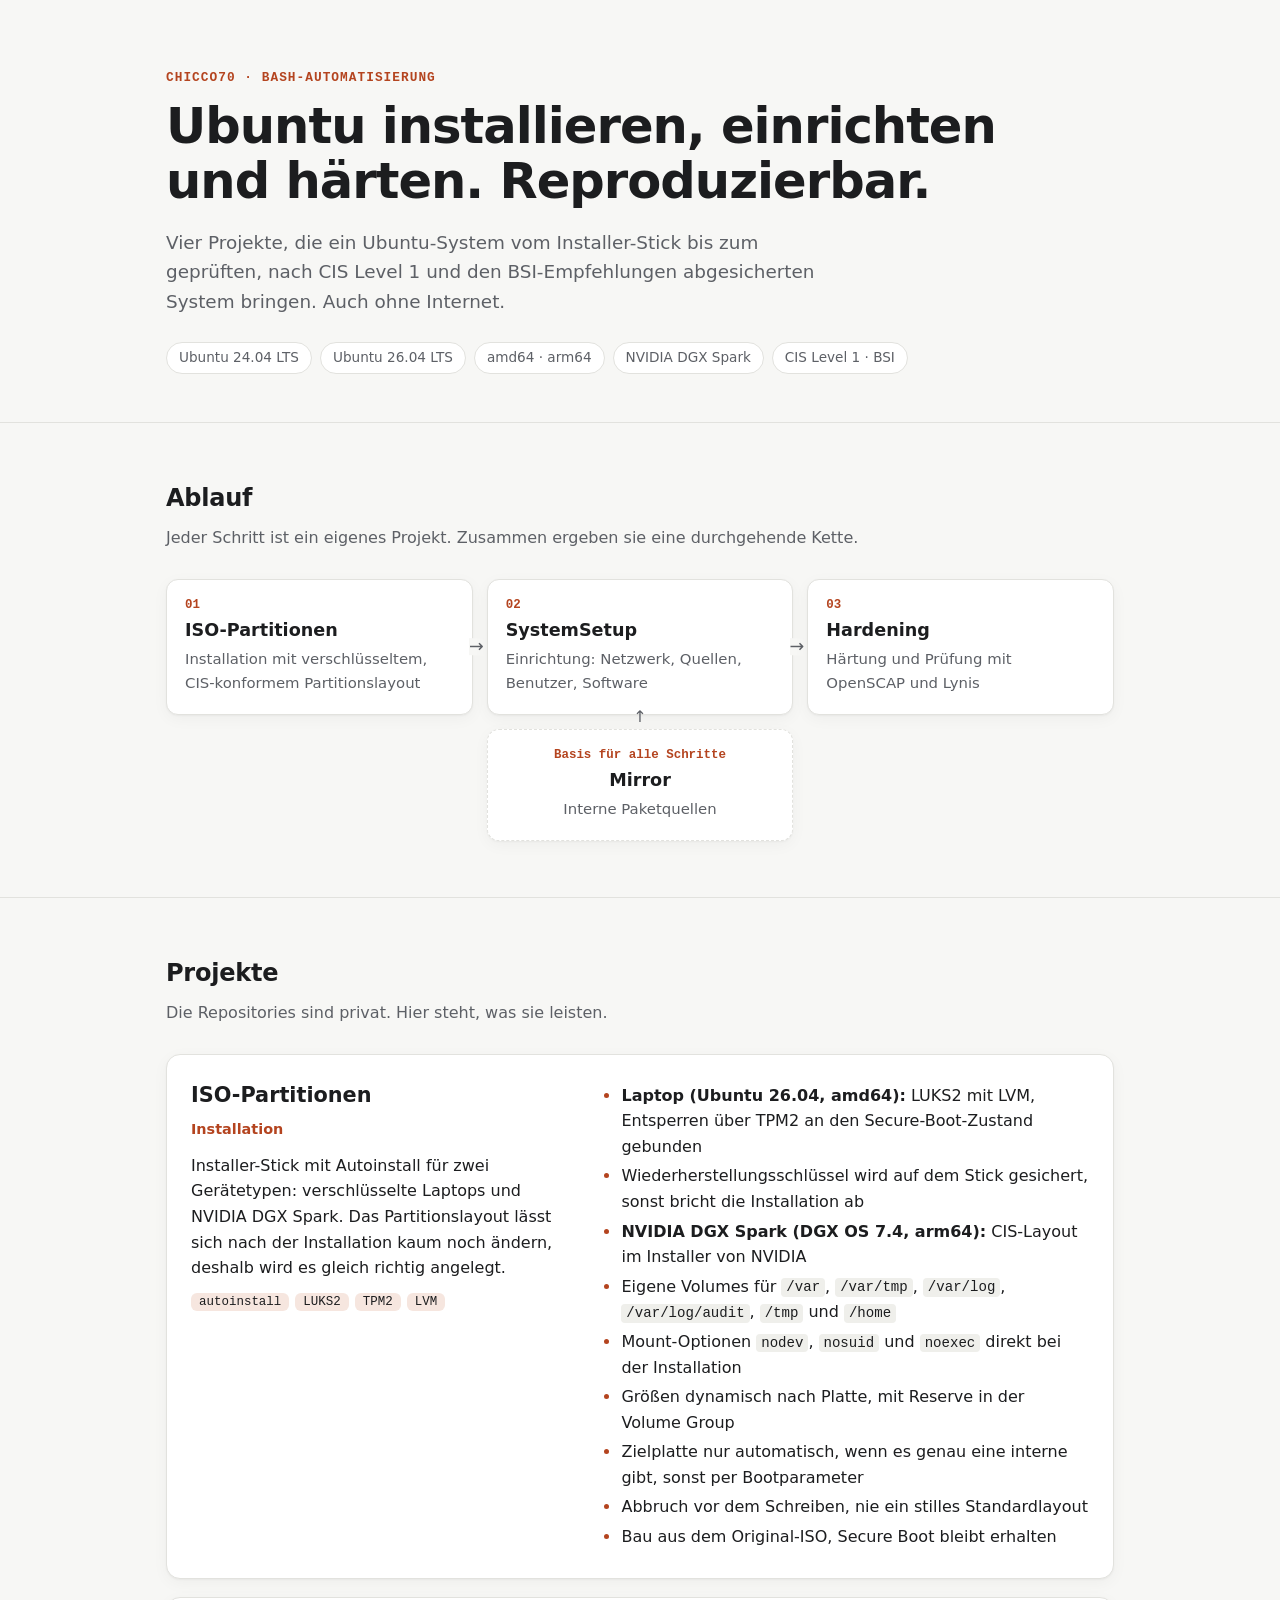
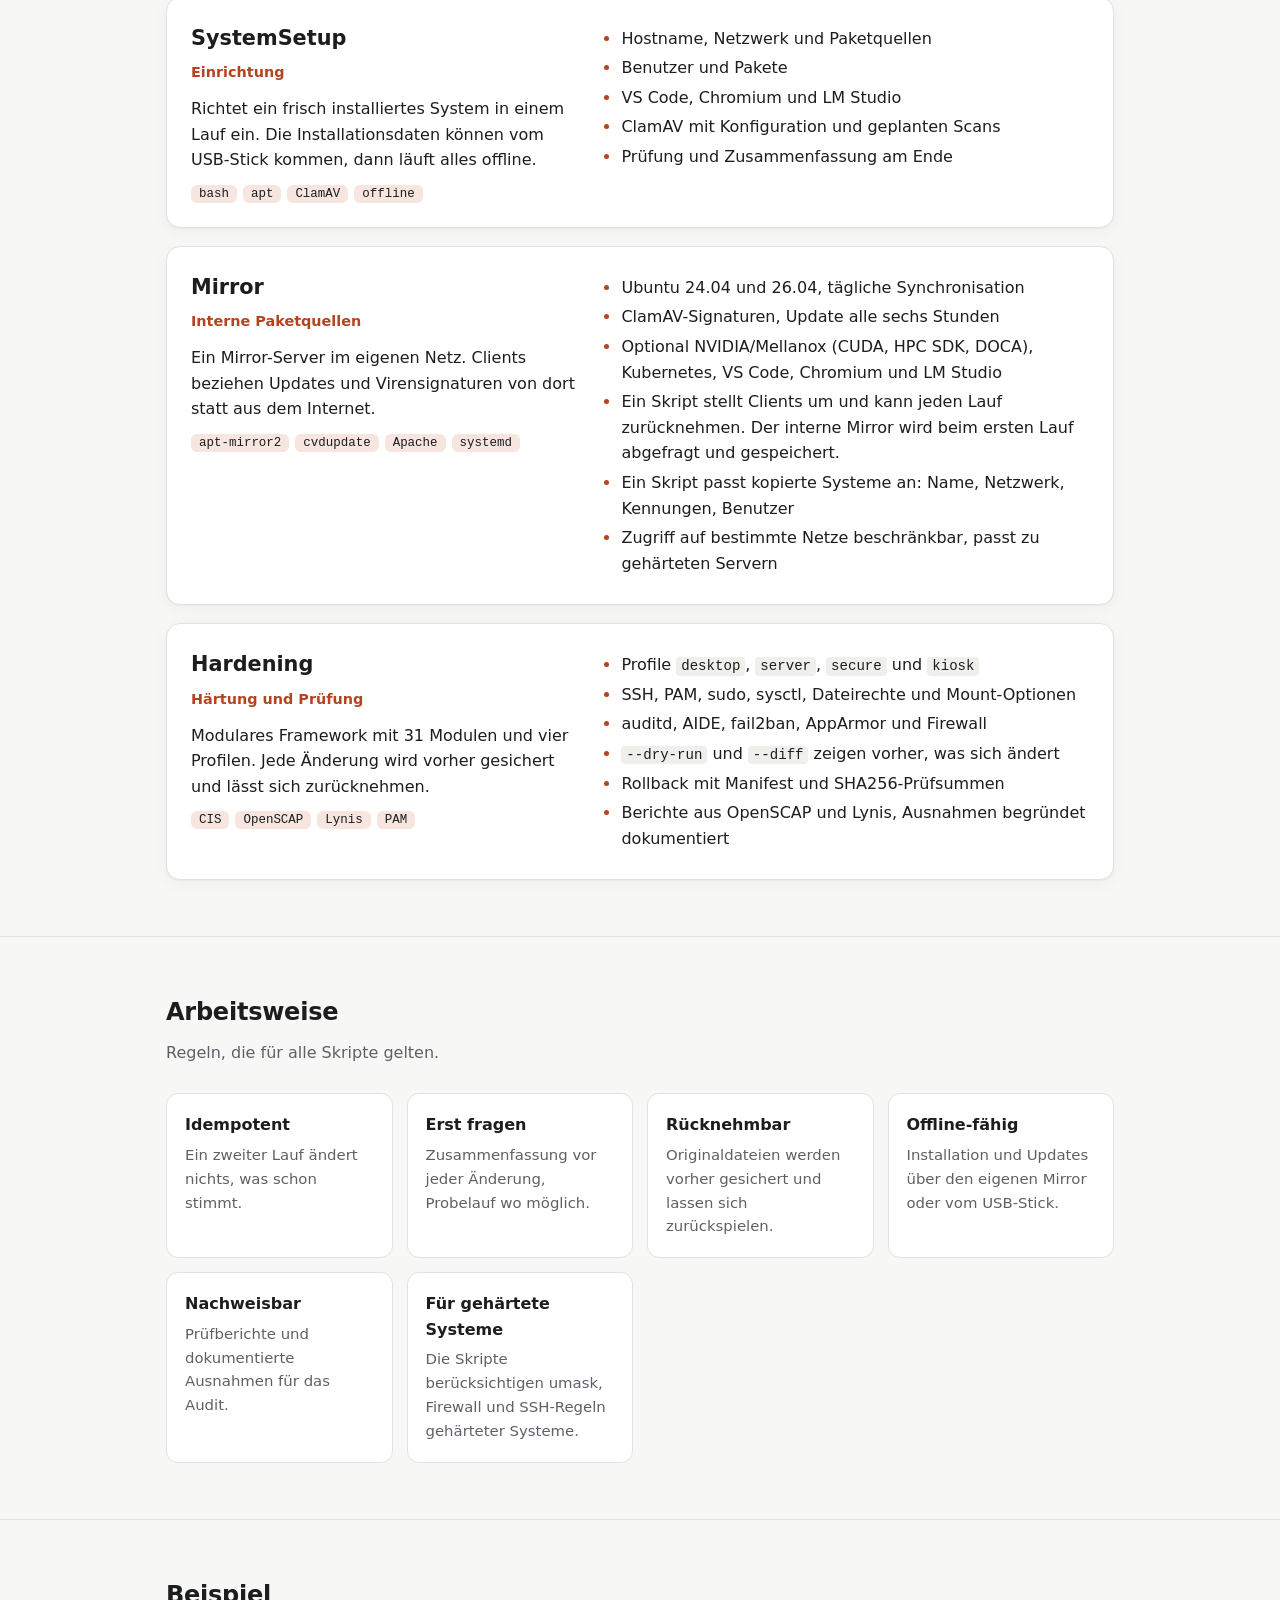
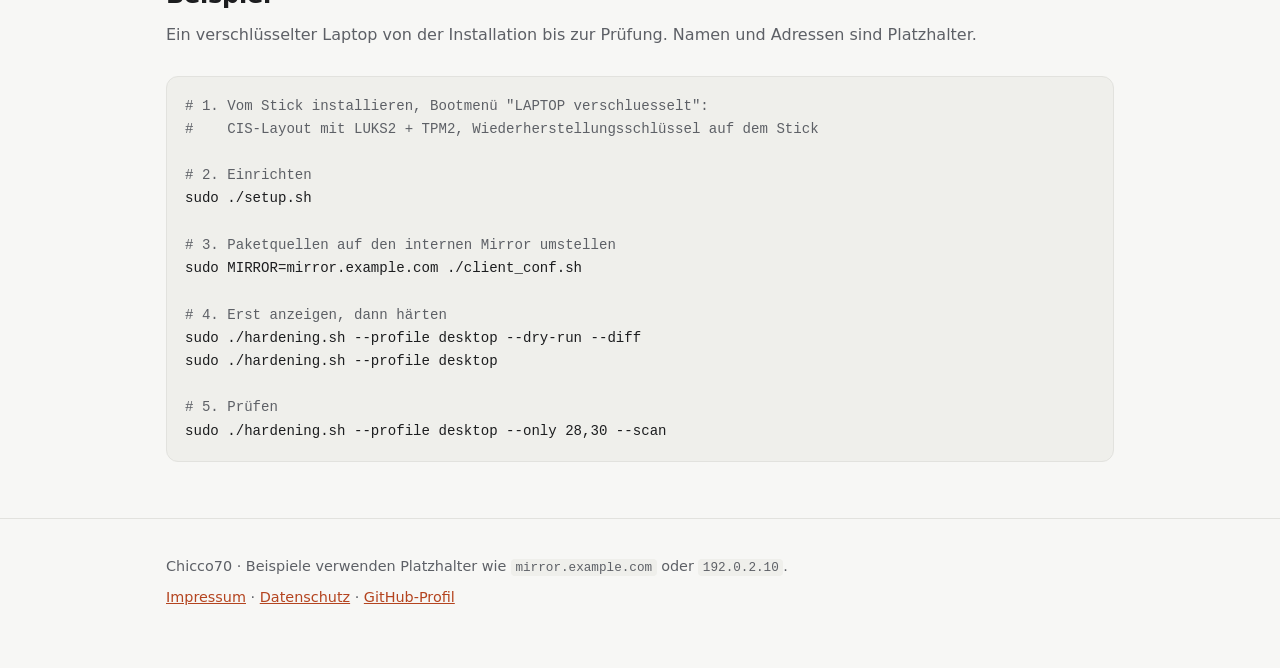
==== commit 6085f8d0: "Website: Inhalte auf aktuellen Stand - ISO-Partitionen: Laptop (LUKS2 + TPM2) und DGX Spark, Schlues" ====
--- a/index.html
+++ b/index.html
@@ -50,17 +50,19 @@
           <div>
             <h3>ISO-Partitionen</h3>
             <p class="role">Installation</p>
-            <p>Ubuntu-Installer als ISO oder USB-Stick mit Autoinstall. Das Partitionslayout lässt sich nach der Installation kaum noch ändern, deshalb wird es gleich richtig angelegt.</p>
-            <div class="tags"><span class="tag">autoinstall</span><span class="tag">LUKS</span><span class="tag">LVM</span><span class="tag">xorriso</span></div>
+            <p>Installer-Stick mit Autoinstall für zwei Gerätetypen: verschlüsselte Laptops und NVIDIA DGX Spark. Das Partitionslayout lässt sich nach der Installation kaum noch ändern, deshalb wird es gleich richtig angelegt.</p>
+            <div class="tags"><span class="tag">autoinstall</span><span class="tag">LUKS2</span><span class="tag">TPM2</span><span class="tag">LVM</span></div>
           </div>
           <ul>
-            <li>LUKS-Verschlüsselung mit LVM, <code>/boot</code> und <code>/boot/efi</code> getrennt</li>
+            <li><strong>Laptop (Ubuntu 26.04, amd64):</strong> LUKS2 mit LVM, Entsperren über TPM2 an den Secure-Boot-Zustand gebunden</li>
+            <li>Wiederherstellungsschlüssel wird auf dem Stick gesichert, sonst bricht die Installation ab</li>
+            <li><strong>NVIDIA DGX Spark (DGX OS 7.4, arm64):</strong> CIS-Layout im Installer von NVIDIA</li>
             <li>Eigene Volumes für <code>/var</code>, <code>/var/tmp</code>, <code>/var/log</code>, <code>/var/log/audit</code>, <code>/tmp</code> und <code>/home</code></li>
             <li>Mount-Optionen <code>nodev</code>, <code>nosuid</code> und <code>noexec</code> direkt bei der Installation</li>
             <li>Größen dynamisch nach Platte, mit Reserve in der Volume Group</li>
+            <li>Zielplatte nur automatisch, wenn es genau eine interne gibt, sonst per Bootparameter</li>
             <li>Abbruch vor dem Schreiben, nie ein stilles Standardlayout</li>
             <li>Bau aus dem Original-ISO, Secure Boot bleibt erhalten</li>
-            <li>Laptop mit LUKS und TPM2 (amd64) sowie NVIDIA DGX Spark (arm64)</li>
           </ul>
         </article>
 
@@ -91,7 +93,7 @@
             <li>Ubuntu 24.04 und 26.04, tägliche Synchronisation</li>
             <li>ClamAV-Signaturen, Update alle sechs Stunden</li>
             <li>Optional NVIDIA/Mellanox (CUDA, HPC SDK, DOCA), Kubernetes, VS Code, Chromium und LM Studio</li>
-            <li>Ein Skript stellt Clients um und kann jeden Lauf zurücknehmen</li>
+            <li>Ein Skript stellt Clients um und kann jeden Lauf zurücknehmen. Der interne Mirror wird beim ersten Lauf abgefragt und gespeichert.</li>
             <li>Ein Skript passt kopierte Systeme an: Name, Netzwerk, Kennungen, Benutzer</li>
             <li>Zugriff auf bestimmte Netze beschränkbar, passt zu gehärteten Servern</li>
           </ul>
@@ -136,8 +138,9 @@
   <section>
     <div class="wrap">
       <h2>Beispiel</h2>
-      <p class="sub">Ein Server von der Installation bis zur Prüfung. Namen und Adressen sind Platzhalter.</p>
-<pre><span class="c"># 1. Vom Stick installieren: Autoinstall legt das CIS-Layout an</span>
+      <p class="sub">Ein verschlüsselter Laptop von der Installation bis zur Prüfung. Namen und Adressen sind Platzhalter.</p>
+<pre><span class="c"># 1. Vom Stick installieren, Bootmenü "LAPTOP verschluesselt":
+#    CIS-Layout mit LUKS2 + TPM2, Wiederherstellungsschlüssel auf dem Stick</span>
 
 <span class="c"># 2. Einrichten</span>
 sudo ./setup.sh
@@ -146,11 +149,11 @@
 sudo MIRROR=mirror.example.com ./client_conf.sh
 
 <span class="c"># 4. Erst anzeigen, dann härten</span>
-sudo ./hardening.sh --profile server --dry-run --diff
-sudo ./hardening.sh --profile server
+sudo ./hardening.sh --profile desktop --dry-run --diff
+sudo ./hardening.sh --profile desktop
 
 <span class="c"># 5. Prüfen</span>
-sudo ./hardening.sh --profile server --only 28,30 --scan</pre>
+sudo ./hardening.sh --profile desktop --only 28,30 --scan</pre>
     </div>
   </section>
 </main>
